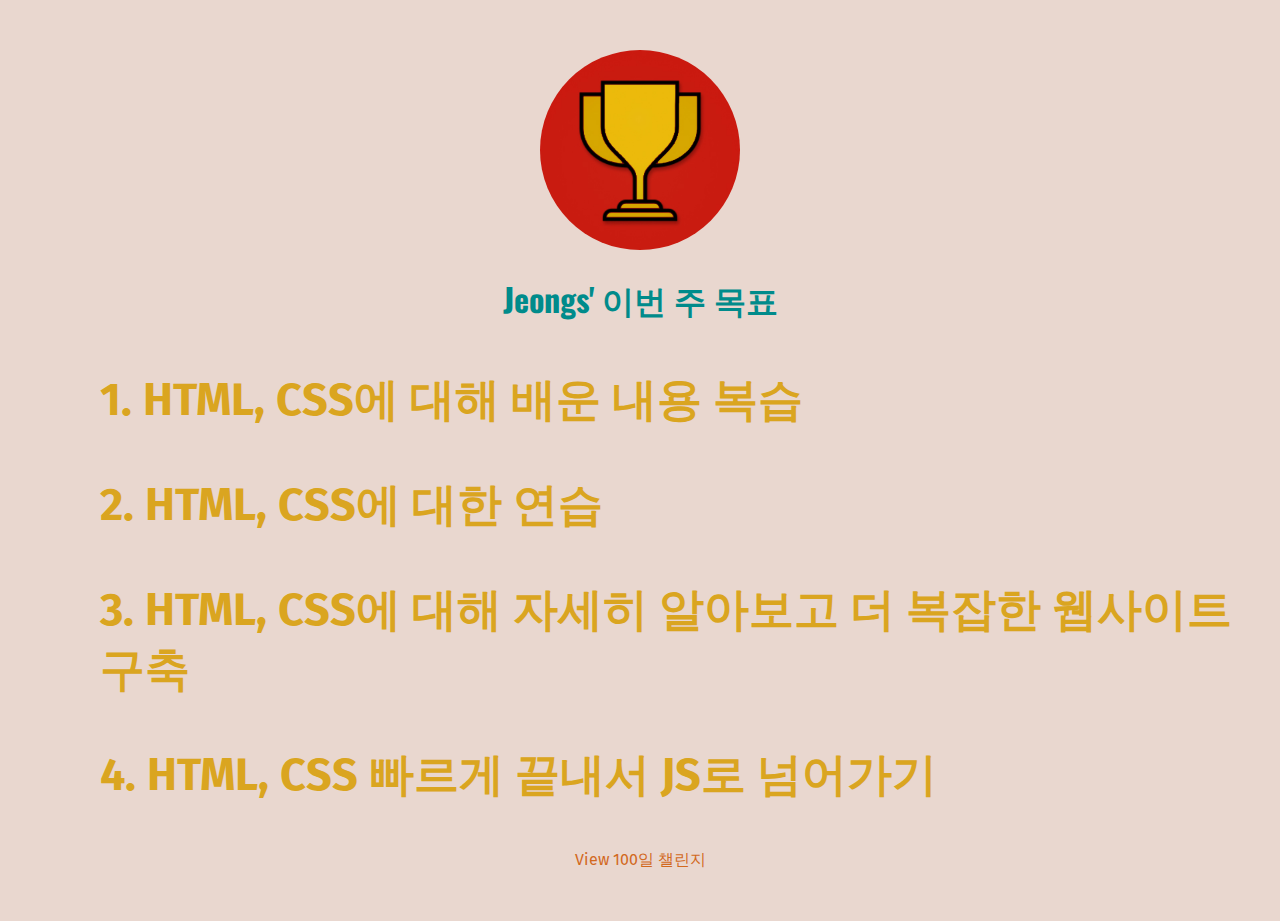
==== preview-week.html @ 8d82d60c "End of Day 5" ====
<!DOCTYPE html>
<html lang="en">
  <head>
    <link rel="preconnect" href="https://fonts.googleapis.com" />
    <link rel="preconnect" href="https://fonts.gstatic.com" crossorigin />
    <link
      href="https://fonts.googleapis.com/css2?family=Fira+Sans:wght@400;700&family=Hahmlet:wght@400;500;600;700&family=Oswald:wght@700&family=Roboto&display=swap"
      rel="stylesheet"
    />
    <meta charset="UTF-8" />
    <meta http-equiv="X-UA-Compatible" content="IE=edge" />
    <meta name="viewport" content="width=device-width, initial-scale=1.0" />
    <title>다음주 미리보기</title>
    <link rel="stylesheet" href="css/shared.css" />
    <link rel="stylesheet" href="css/preview-week.css" />
  </head>
  <body>
    <img src="images/challenges-trophy.jpg" alt="트로피" />
    <h1>Jeongs' 이번 주 목표</h1>
    <div class="goals">
      <p class="goal">1. HTML, CSS에 대해 배운 내용 복습</p>
      <p class="goal">2. HTML, CSS에 대한 연습</p>
      <p class="goal">
        3. HTML, CSS에 대해 자세히 알아보고 더 복잡한 웹사이트 구축
      </p>
      <p class="goal">4. HTML, CSS 빠르게 끝내서 JS로 넘어가기</p>
    </div>
    <a href="index.html">View 100일 챌린지</a>
  </body>
</html>
---- css/shared.css ----
body {
  text-align: center;
  background-color: rgb(233, 215, 207);
  color: rgb(83, 75, 75);
}

h1 {
  font-family: "Oswald";
}

p {
  font-family: "Fira Sans";
}

a {
  font-family: "Fira Sans";
  text-decoration: none;
  color: chocolate;
}

a:hover {
  text-decoration: underline;
}
---- css/preview-week.css ----
body {
  margin: 50px;
}

img {
  width: 200px;
  height: 200px;
  border-radius: 50%;
}

h1 {
  color: darkcyan;
}

a:hover {
  color: cornflowerblue;
}

.goals {
  width: 100%;
  height: 100%;
  text-align: left;
  padding-left: 50px;
  padding-right: 50px;
  color: goldenrod;
  font-size: 45px;
  font-weight: bold;
}
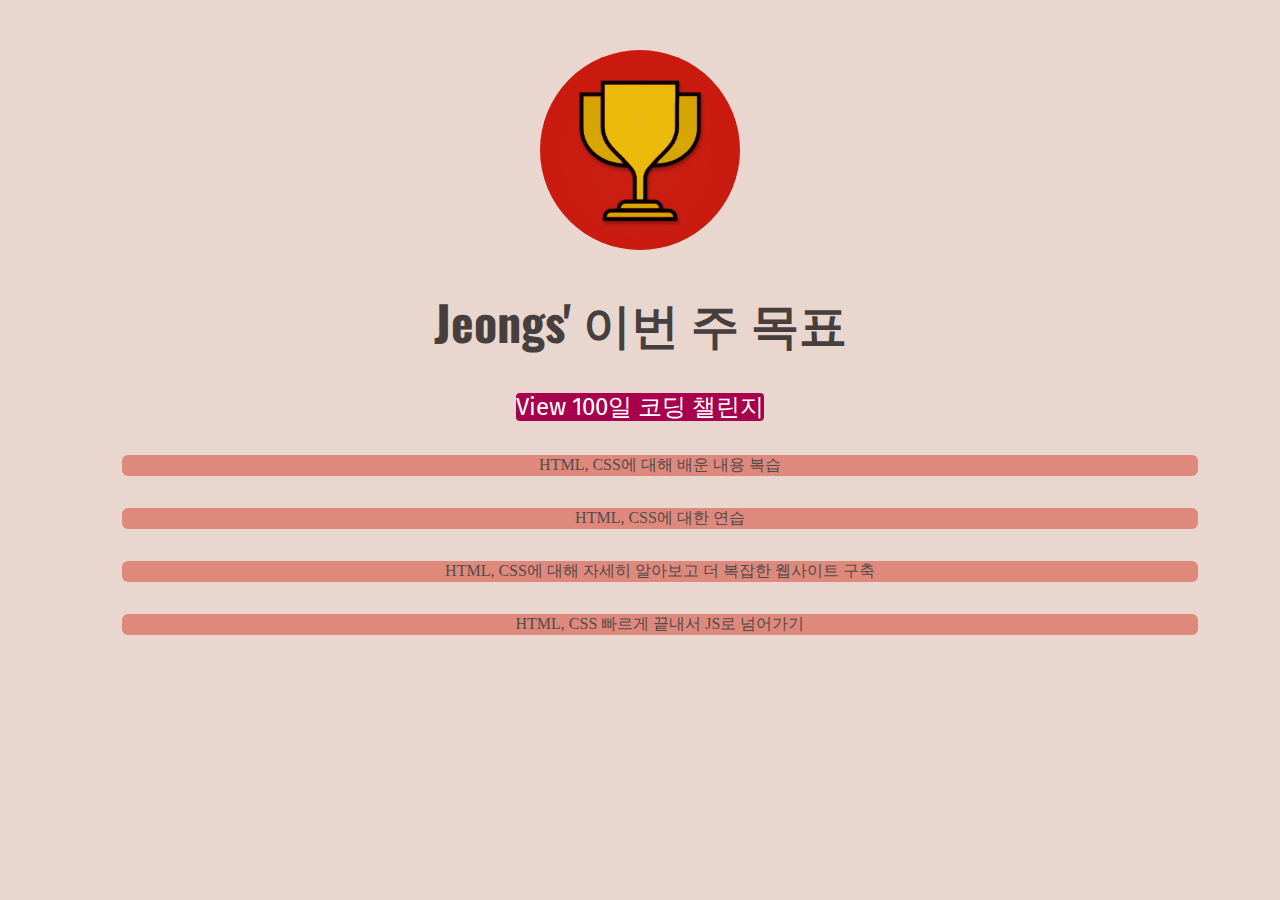
==== commit 99bdd5fa: "End of Day 6" ====
--- a/preview-week.html
+++ b/preview-week.html
@@ -17,14 +17,14 @@
   <body>
     <img src="images/challenges-trophy.jpg" alt="트로피" />
     <h1>Jeongs' 이번 주 목표</h1>
-    <div class="goals">
-      <p class="goal">1. HTML, CSS에 대해 배운 내용 복습</p>
-      <p class="goal">2. HTML, CSS에 대한 연습</p>
-      <p class="goal">
-        3. HTML, CSS에 대해 자세히 알아보고 더 복잡한 웹사이트 구축
-      </p>
-      <p class="goal">4. HTML, CSS 빠르게 끝내서 JS로 넘어가기</p>
-    </div>
-    <a href="index.html">View 100일 챌린지</a>
+    <a href="index.html">View 100일 코딩 챌린지</a>
+    <ol class="goals">
+      <li class="goal">HTML, CSS에 대해 배운 내용 복습</li>
+      <li class="goal">HTML, CSS에 대한 연습</li>
+      <li class="goal">
+        HTML, CSS에 대해 자세히 알아보고 더 복잡한 웹사이트 구축
+      </li>
+      <li class="goal">HTML, CSS 빠르게 끝내서 JS로 넘어가기</li>
+    </ol>
   </body>
 </html>
--- a/css/preview-week.css
+++ b/css/preview-week.css
@@ -9,20 +9,42 @@
 }
 
 h1 {
-  color: darkcyan;
+  /* color: darkcyan; */
+  font-size: 48px;
+  color: rgb(71, 62, 62);
+}
+
+a {
+  background-color: rgb(167, 1, 78);
+  color: white;
+  border-radius: 4px;
+  font-size: 24px;
 }
 
 a:hover {
-  color: cornflowerblue;
+  text-decoration: none;
+  background-color: rgb(189, 12, 90);
 }
 
-.goals {
+/* .goals {
+  font-family: "Fira Sans";
   width: 100%;
   height: 100%;
   text-align: left;
-  padding-left: 50px;
-  padding-right: 50px;
+  line-height: 2;
+  padding-left: 300px;
+  padding-right: 300px;
   color: goldenrod;
   font-size: 45px;
   font-weight: bold;
+} */
+
+ol {
+  list-style: none;
 }
+
+li {
+  margin: 32px;
+  background-color: rgb(223, 136, 124);
+  border-radius: 6px;
+}
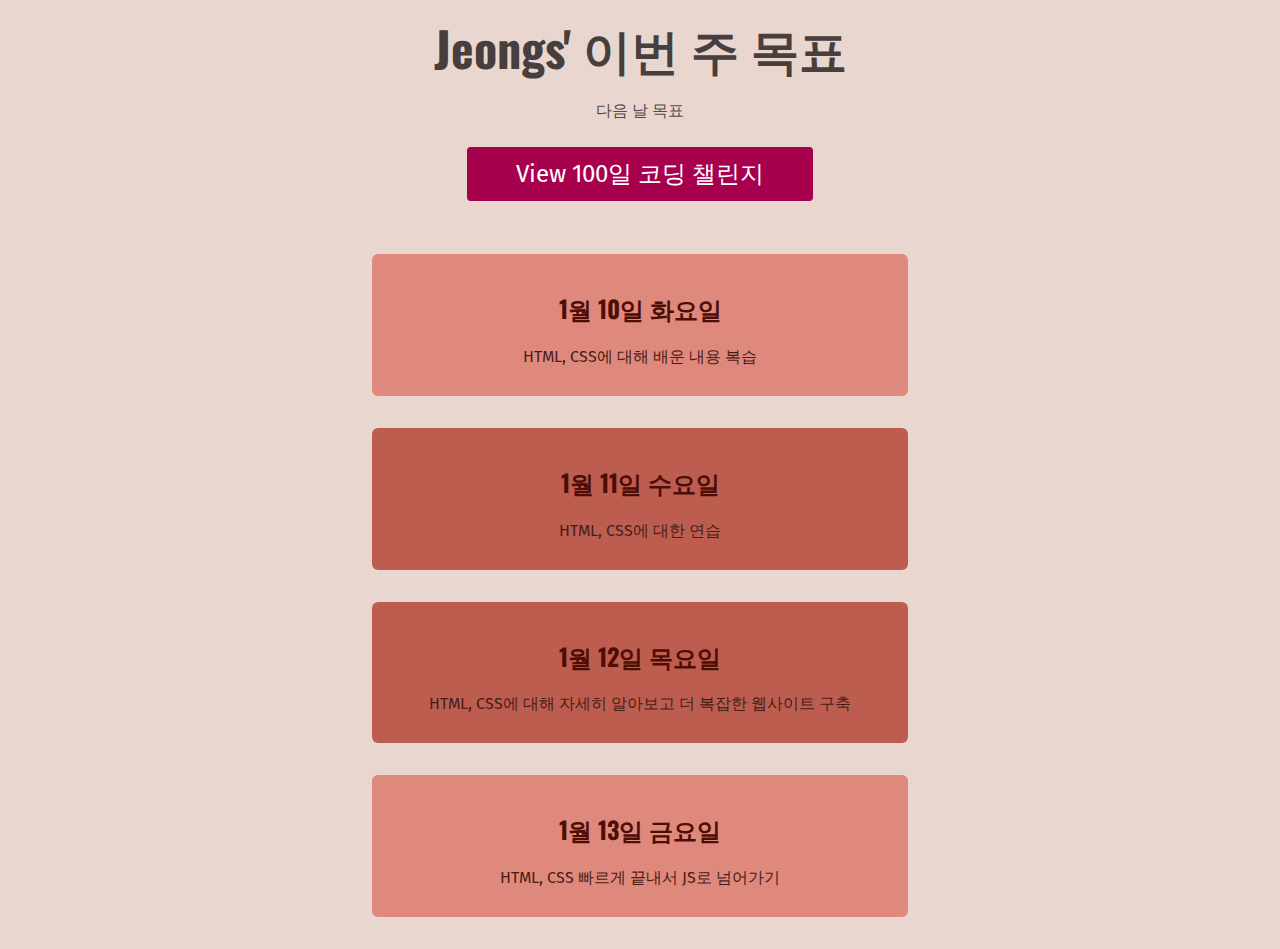
==== commit 1b05b39c: "End of Day 7" ====
--- a/preview-week.html
+++ b/preview-week.html
@@ -15,16 +15,31 @@
     <link rel="stylesheet" href="css/preview-week.css" />
   </head>
   <body>
-    <img src="images/challenges-trophy.jpg" alt="트로피" />
-    <h1>Jeongs' 이번 주 목표</h1>
-    <a href="index.html">View 100일 코딩 챌린지</a>
-    <ol class="goals">
-      <li class="goal">HTML, CSS에 대해 배운 내용 복습</li>
-      <li class="goal">HTML, CSS에 대한 연습</li>
-      <li class="goal">
-        HTML, CSS에 대해 자세히 알아보고 더 복잡한 웹사이트 구축
-      </li>
-      <li class="goal">HTML, CSS 빠르게 끝내서 JS로 넘어가기</li>
-    </ol>
+    <!-- <img src="images/challenges-trophy.jpg" alt="트로피" /> -->
+    <header>
+      <h1>Jeongs' 이번 주 목표</h1>
+      <p id="description">다음 날 목표</p>
+      <a href="index.html">View 100일 코딩 챌린지</a>
+    </header>
+    <main>
+      <ol class="goals">
+        <li>
+          <h2>1월 10일 화요일</h2>
+          <p>HTML, CSS에 대해 배운 내용 복습</p>
+        </li>
+        <li class="highlight-goal">
+          <h2>1월 11일 수요일</h2>
+          <p>HTML, CSS에 대한 연습</p>
+        </li>
+        <li class="highlight-goal">
+          <h2>1월 12일 목요일</h2>
+          <p>HTML, CSS에 대해 자세히 알아보고 더 복잡한 웹사이트 구축</p>
+        </li>
+        <li>
+          <h2>1월 13일 금요일</h2>
+          <p>HTML, CSS 빠르게 끝내서 JS로 넘어가기</p>
+        </li>
+      </ol>
+    </main>
   </body>
 </html>
--- a/css/shared.css
+++ b/css/shared.css
@@ -5,15 +5,15 @@
 }
 
 h1 {
-  font-family: "Oswald";
+  font-family: "Oswald", sans-serif;
 }
 
 p {
-  font-family: "Fira Sans";
+  font-family: "Fira Sans", sans-serif;
 }
 
 a {
-  font-family: "Fira Sans";
+  font-family: "Fira Sans", sans-serif;
   text-decoration: none;
   color: chocolate;
 }
--- a/css/preview-week.css
+++ b/css/preview-week.css
@@ -1,22 +1,37 @@
-body {
+/* body {
   margin: 50px;
-}
+} */
 
-img {
+/* img {
   width: 200px;
   height: 200px;
   border-radius: 50%;
+} */
+
+header {
+  margin-bottom: 64px;
 }
 
 h1 {
   /* color: darkcyan; */
   font-size: 48px;
   color: rgb(71, 62, 62);
+  margin: 12px 0;
+}
+
+/* header p {
+  margin-bottom: 36px;
+} */
+
+#description {
+  margin-bottom: 36px;
 }
 
 a {
+  padding: 12px 48px;
   background-color: rgb(167, 1, 78);
   color: white;
+  border: 1px solid rgb(167, 1, 78);
   border-radius: 4px;
   font-size: 24px;
 }
@@ -26,25 +41,30 @@
   background-color: rgb(189, 12, 90);
 }
 
-/* .goals {
-  font-family: "Fira Sans";
-  width: 100%;
-  height: 100%;
-  text-align: left;
-  line-height: 2;
-  padding-left: 300px;
-  padding-right: 300px;
-  color: goldenrod;
-  font-size: 45px;
-  font-weight: bold;
-} */
-
 ol {
   list-style: none;
+  width: 600px;
+  margin: 36px auto 0 auto;
+  padding: 0;
 }
 
 li {
+  padding: 16px;
   margin: 32px;
   background-color: rgb(223, 136, 124);
   border-radius: 6px;
 }
+
+h2 {
+  color: rgb(78, 13, 5);
+  font-family: "Oswald", sans-serif;
+}
+
+main p {
+  margin: 12px;
+  color: rgb(71, 29, 22);
+}
+
+.highlight-goal {
+  background-color: rgb(189, 93, 80);
+}
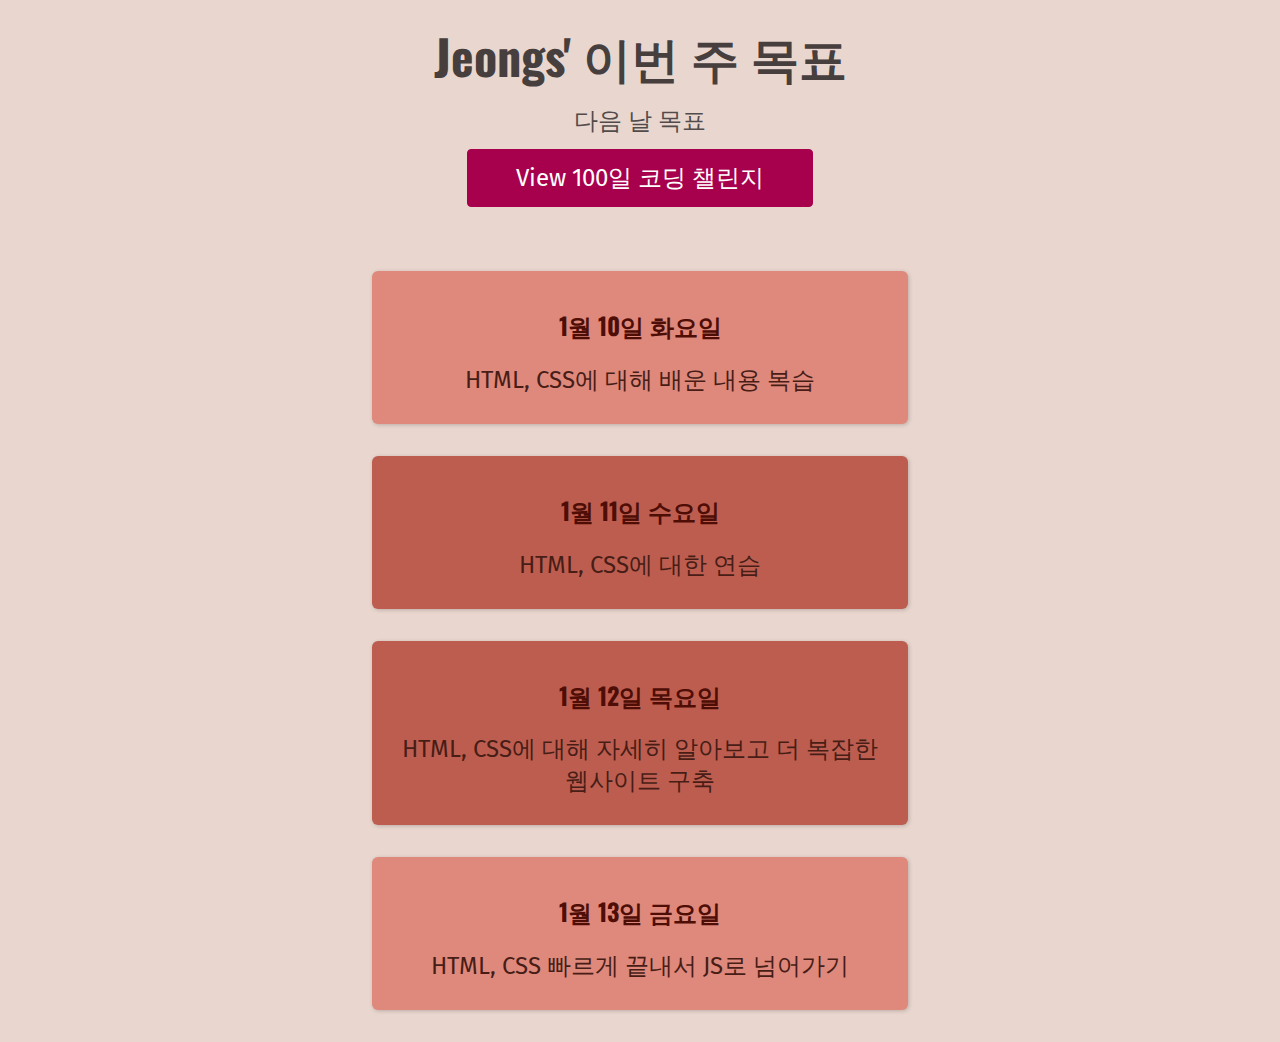
==== commit ffc9e14d: "End of Day 11" ====
--- a/preview-week.html
+++ b/preview-week.html
@@ -7,6 +7,7 @@
       href="https://fonts.googleapis.com/css2?family=Fira+Sans:wght@400;700&family=Hahmlet:wght@400;500;600;700&family=Oswald:wght@700&family=Roboto&display=swap"
       rel="stylesheet"
     />
+    <link rel="icon" href="images/favicon.ico" type="image/x-icon" />
     <meta charset="UTF-8" />
     <meta http-equiv="X-UA-Compatible" content="IE=edge" />
     <meta name="viewport" content="width=device-width, initial-scale=1.0" />
--- a/css/shared.css
+++ b/css/shared.css
@@ -2,6 +2,7 @@
   text-align: center;
   background-color: rgb(233, 215, 207);
   color: rgb(83, 75, 75);
+  margin: 50px;
 }
 
 h1 {
@@ -10,6 +11,7 @@
 
 p {
   font-family: "Fira Sans", sans-serif;
+  font-size: 24px;
 }
 
 a {
--- a/css/preview-week.css
+++ b/css/preview-week.css
@@ -1,6 +1,6 @@
-/* body {
-  margin: 50px;
-} */
+body {
+  margin: 20px;
+}
 
 /* img {
   width: 200px;
@@ -16,7 +16,7 @@
   /* color: darkcyan; */
   font-size: 48px;
   color: rgb(71, 62, 62);
-  margin: 12px 0;
+  margin: 0;
 }
 
 /* header p {
@@ -24,7 +24,7 @@
 } */
 
 #description {
-  margin-bottom: 36px;
+  margin: 12px 0;
 }
 
 a {
@@ -34,6 +34,8 @@
   border: 1px solid rgb(167, 1, 78);
   border-radius: 4px;
   font-size: 24px;
+  display: inline-block;
+  margin: 0;
 }
 
 a:hover {
@@ -53,6 +55,7 @@
   margin: 32px;
   background-color: rgb(223, 136, 124);
   border-radius: 6px;
+  box-shadow: 1px 1px 4px rgba(0, 0, 0, 0.2);
 }
 
 h2 {
